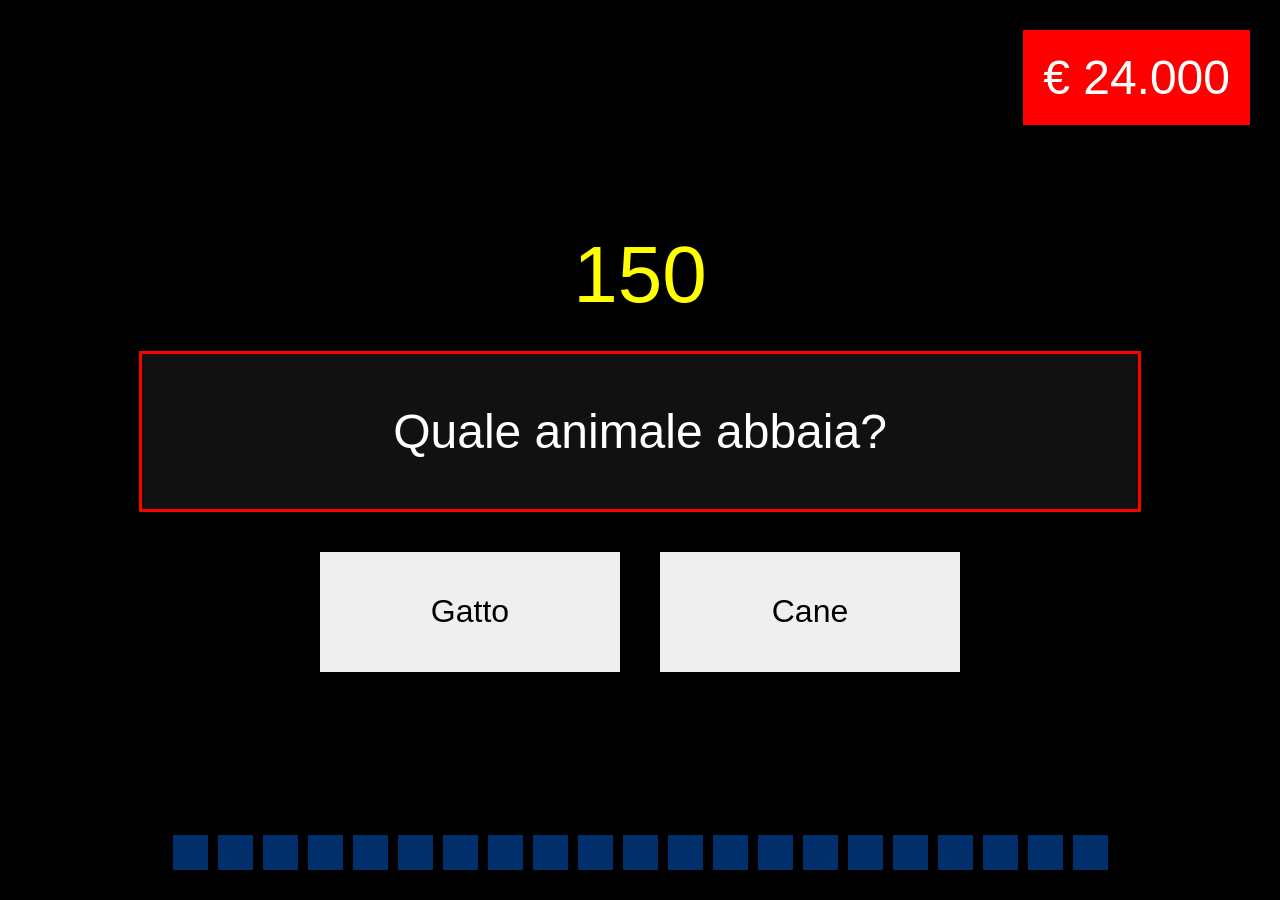
==== games/avanti un altro/index.html @ b3955deb "fix1.4" ====
<!DOCTYPE html>
<html lang="it">
<head>
    <meta charset="UTF-8">
    <title>Avanti un Altro</title>

    <link rel="stylesheet" href="style.css">
</head>
<body>

<div class="container">

    <div class="money">€ 24.000</div>

    <div class="timer" id="timer">150</div>

    <div class="question-box">
        <div id="question">DOMANDA</div>
    </div>

    <div class="answers">
        <button id="wrongBtn"></button>
        <button id="correctBtn"></button>
    </div>

    <div class="progress" id="progress"></div>

</div>

<script src="questions.js"></script>
<script src="game.js"></script>
</body>
</html>
---- games/avanti un altro/style.css ----
body {
    margin: 0;
    background: black;
    color: white;
    font-family: Arial;
}

.container {
    width: 100%;
    height: 100vh;

    display: flex;
    flex-direction: column;
    align-items: center;
    justify-content: center;
}

.money {
    position: absolute;
    top: 30px;
    right: 30px;

    background: red;

    padding: 20px;

    font-size: 3rem;
}

.timer {
    font-size: 5rem;
    margin-bottom: 30px;

    color: yellow;
}

.question-box {
    width: 70%;

    background: #111;

    padding: 50px;

    text-align: center;

    font-size: 3rem;

    border: 3px solid red;
}

.answers {
    margin-top: 40px;

    display: flex;
    gap: 40px;
}

button {
    width: 300px;
    height: 120px;

    font-size: 2rem;

    border: none;

    cursor: pointer;
}

.progress {
    position: absolute;
    bottom: 30px;

    display: flex;
    gap: 10px;
}

.progress-box {
    width: 35px;
    height: 35px;

    background: #002f6c;
}
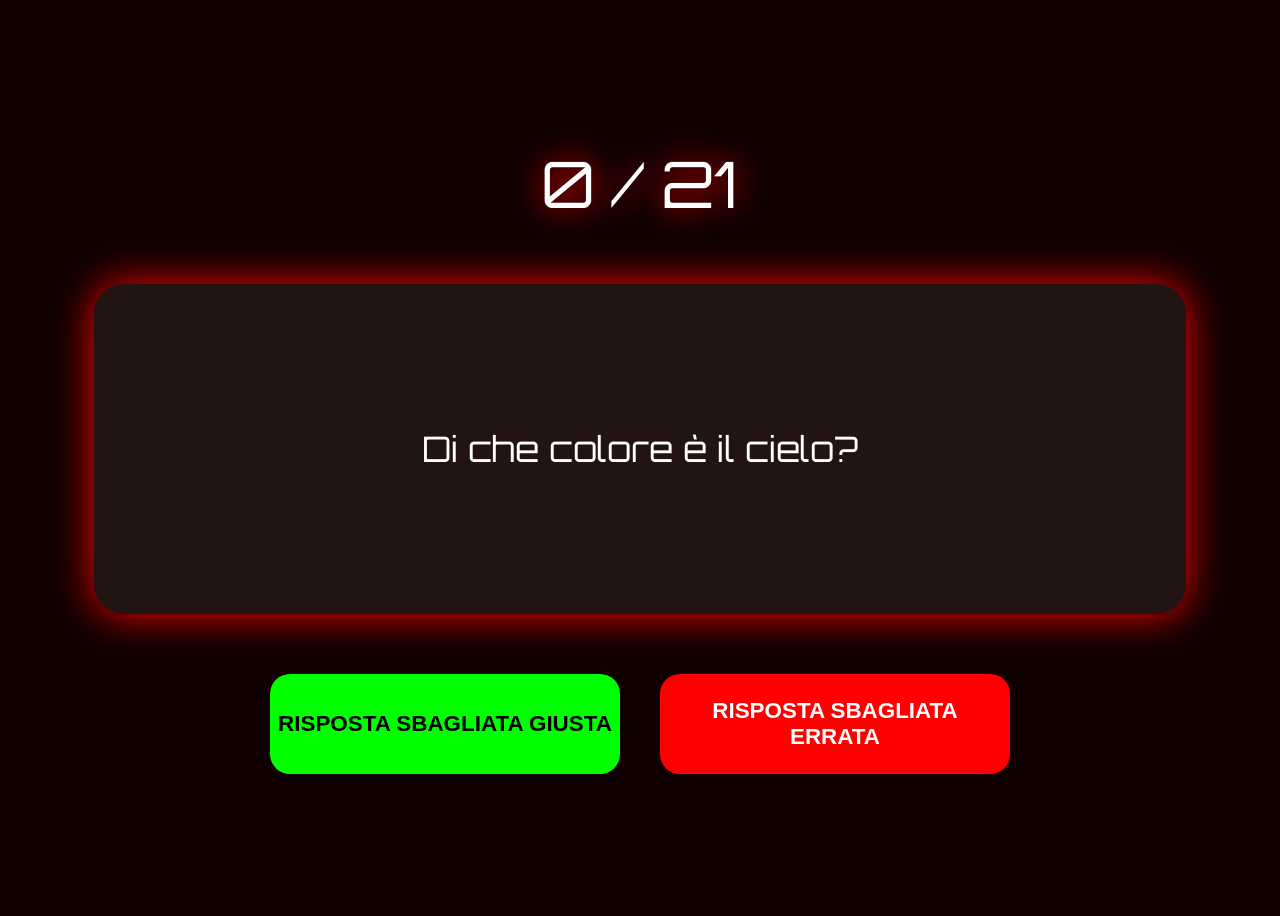
==== commit e612c607: "fix1.5" ====
--- a/games/avanti un altro/index.html
+++ b/games/avanti un altro/index.html
@@ -1,33 +1,26 @@
 <!DOCTYPE html>
 <html lang="it">
 <head>
-    <meta charset="UTF-8">
-    <title>Avanti un Altro</title>
-
-    <link rel="stylesheet" href="style.css">
+<meta charset="UTF-8">
+<meta name="viewport" content="width=device-width, initial-scale=1.0">
+<title>Avanti un Altro</title>
+<link rel="stylesheet" href="style.css">
+<link href="https://fonts.googleapis.com/css2?family=Orbitron:wght@700;900&display=swap" rel="stylesheet">
 </head>
 <body>
 
-<div class="container">
+<div class="counter" id="counter">0 / 21</div>
 
-    <div class="money">€ 24.000</div>
+<div class="question-box">
+<div class="question" id="question"></div>
+</div>
 
-    <div class="timer" id="timer">150</div>
-
-    <div class="question-box">
-        <div id="question">DOMANDA</div>
-    </div>
-
-    <div class="answers">
-        <button id="wrongBtn"></button>
-        <button id="correctBtn"></button>
-    </div>
-
-    <div class="progress" id="progress"></div>
-
+<div class="buttons">
+<button class="correct" onclick="correct()">RISPOSTA SBAGLIATA GIUSTA</button>
+<button class="wrong" onclick="wrong()">RISPOSTA SBAGLIATA ERRATA</button>
 </div>
 
 <script src="questions.js"></script>
 <script src="game.js"></script>
 </body>
-</html>+</html>
--- a/games/avanti un altro/style.css
+++ b/games/avanti un altro/style.css
@@ -1,82 +1,58 @@
-body {
-    margin: 0;
-    background: black;
-    color: white;
-    font-family: Arial;
+body{
+background:#100000;
+font-family:'Orbitron',sans-serif;
+color:white;
+display:flex;
+flex-direction:column;
+align-items:center;
+justify-content:center;
+height:100vh;
 }
 
-.container {
-    width: 100%;
-    height: 100vh;
-
-    display: flex;
-    flex-direction: column;
-    align-items: center;
-    justify-content: center;
+.counter{
+font-size:4rem;
+margin-bottom:60px;
+text-shadow:0 0 30px red;
 }
 
-.money {
-    position: absolute;
-    top: 30px;
-    right: 30px;
-
-    background: red;
-
-    padding: 20px;
-
-    font-size: 3rem;
+.question-box{
+width:80%;
+height:250px;
+border-radius:30px;
+background:rgba(255,255,255,0.08);
+display:flex;
+justify-content:center;
+align-items:center;
+box-shadow:0 0 40px red;
+padding:40px;
 }
 
-.timer {
-    font-size: 5rem;
-    margin-bottom: 30px;
-
-    color: yellow;
+.question{
+font-size:2.2rem;
+text-align:center;
 }
 
-.question-box {
-    width: 70%;
-
-    background: #111;
-
-    padding: 50px;
-
-    text-align: center;
-
-    font-size: 3rem;
-
-    border: 3px solid red;
+.buttons{
+margin-top:60px;
+display:flex;
+gap:40px;
 }
 
-.answers {
-    margin-top: 40px;
-
-    display: flex;
-    gap: 40px;
+button{
+width:350px;
+height:100px;
+font-size:1.4rem;
+border:none;
+border-radius:20px;
+font-weight:bold;
+cursor:pointer;
 }
 
-button {
-    width: 300px;
-    height: 120px;
-
-    font-size: 2rem;
-
-    border: none;
-
-    cursor: pointer;
+.correct{
+background:lime;
 }
 
-.progress {
-    position: absolute;
-    bottom: 30px;
-
-    display: flex;
-    gap: 10px;
+.wrong{
+background:red;
+color:white;
 }
-
-.progress-box {
-    width: 35px;
-    height: 35px;
-
-    background: #002f6c;
-}
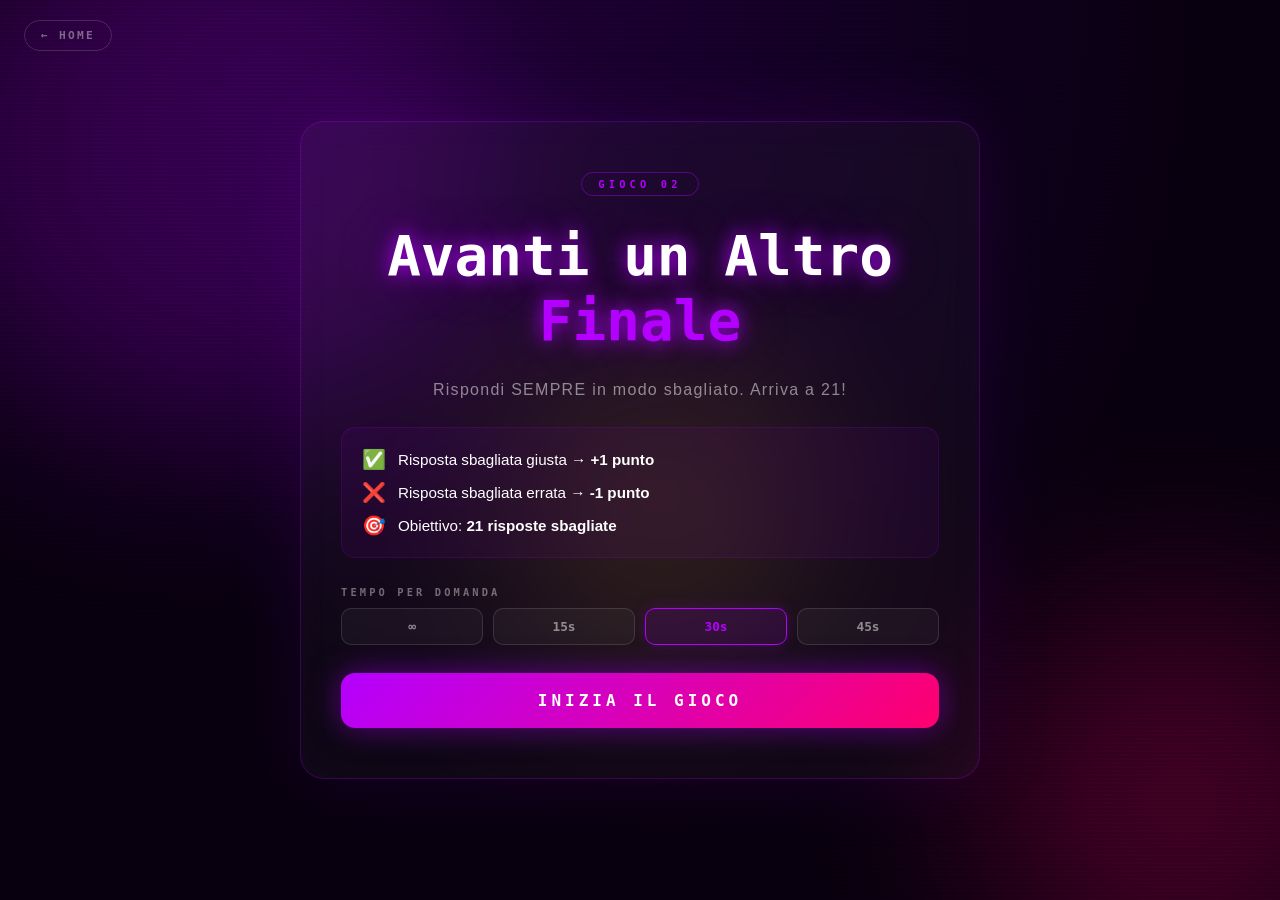
==== commit f1495d0c: "fix1.7.claude" ====
--- a/games/avanti un altro/index.html
+++ b/games/avanti un altro/index.html
@@ -1,26 +1,124 @@
 <!DOCTYPE html>
 <html lang="it">
 <head>
-<meta charset="UTF-8">
-<meta name="viewport" content="width=device-width, initial-scale=1.0">
-<title>Avanti un Altro</title>
-<link rel="stylesheet" href="style.css">
-<link href="https://fonts.googleapis.com/css2?family=Orbitron:wght@700;900&display=swap" rel="stylesheet">
+  <meta charset="UTF-8" />
+  <meta name="viewport" content="width=device-width, initial-scale=1.0" />
+  <title>Avanti un Altro Finale · TV Party Games</title>
+  <link rel="stylesheet" href="style.css" />
 </head>
 <body>
-
-<div class="counter" id="counter">0 / 21</div>
-
-<div class="question-box">
-<div class="question" id="question"></div>
-</div>
-
-<div class="buttons">
-<button class="correct" onclick="correct()">RISPOSTA SBAGLIATA GIUSTA</button>
-<button class="wrong" onclick="wrong()">RISPOSTA SBAGLIATA ERRATA</button>
-</div>
-
-<script src="questions.js"></script>
-<script src="game.js"></script>
+  <div class="bg-animated">
+    <div class="bg-orb orb-a"></div>
+    <div class="bg-orb orb-b"></div>
+    <div class="bg-orb orb-c"></div>
+    <div class="scanlines"></div>
+  </div>
+  <!-- SETUP SCREEN -->
+  <div id="screen-setup" class="screen active">
+    <a href="../../index.html" class="back-btn">← HOME</a>
+    <div class="setup-box">
+      <div class="game-badge">GIOCO 02</div>
+      <h1 class="game-title">Avanti un Altro<br><span>Finale</span></h1>
+      <p class="game-tagline">Rispondi SEMPRE in modo sbagliato. Arriva a 21!</p>
+      <div class="rules-box">
+        <div class="rule-item">
+          <span class="rule-icon">✅</span>
+          <span>Risposta sbagliata giusta → <strong>+1 punto</strong></span>
+        </div>
+        <div class="rule-item">
+          <span class="rule-icon">❌</span>
+          <span>Risposta sbagliata errata → <strong>-1 punto</strong></span>
+        </div>
+        <div class="rule-item">
+          <span class="rule-icon">🎯</span>
+          <span>Obiettivo: <strong>21 risposte sbagliate</strong></span>
+        </div>
+      </div>
+      <div class="setup-options">
+        <div class="option-group">
+          <label>Tempo per domanda</label>
+          <div class="btn-group" id="time-selector">
+            <button class="opt-btn" data-value="0">∞</button>
+            <button class="opt-btn" data-value="15">15s</button>
+            <button class="opt-btn active" data-value="30">30s</button>
+            <button class="opt-btn" data-value="45">45s</button>
+          </div>
+        </div>
+      </div>
+      <button class="start-btn" id="start-game-btn">
+        <span>INIZIA IL GIOCO</span>
+        <div class="btn-shine"></div>
+      </button>
+    </div>
+  </div>
+  <!-- GAME SCREEN -->
+  <div id="screen-game" class="screen">
+    <div class="game-hud">
+      <div class="hud-left">
+        <a href="../../index.html" class="hud-home-btn">← HOME</a>
+      </div>
+      <div class="hud-center">
+        <div class="progress-label">RISPOSTE SBAGLIATE GIUSTE</div>
+        <div class="progress-counter">
+          <span class="counter-current" id="counter-display">0</span>
+          <span class="counter-sep">/</span>
+          <span class="counter-max">21</span>
+        </div>
+        <div class="progress-bar-wrapper">
+          <div class="progress-bar-fill" id="progress-bar"></div>
+          <div class="progress-bar-segments">
+            <!-- 21 segments generated by JS -->
+          </div>
+        </div>
+      </div>
+      <div class="hud-right">
+        <div class="timer-box" id="timer-box">
+          <div class="timer-label">TEMPO</div>
+          <div class="timer-value" id="timer-display">30</div>
+        </div>
+      </div>
+    </div>
+    <div class="question-stage">
+      <div class="question-number" id="question-number">Domanda #1</div>
+      <div class="question-box">
+        <div class="question-text" id="question-text">Caricamento...</div>
+      </div>
+      <div class="wrong-answer-note">⚠️ Devi rispondere in modo SBAGLIATO!</div>
+    </div>
+    <div class="judge-panel">
+      <p class="judge-label">Il conduttore giudica la risposta:</p>
+      <div class="judge-buttons">
+        <button class="judge-btn btn-wrong-correct" id="btn-wrong-correct">
+          <span class="judge-icon">✅</span>
+          <span class="judge-title">SBAGLIATO GIUSTO</span>
+          <span class="judge-sub">Risposta sbagliata valida</span>
+        </button>
+        <button class="judge-btn btn-wrong-wrong" id="btn-wrong-wrong">
+          <span class="judge-icon">❌</span>
+          <span class="judge-title">SBAGLIATO SBAGLIATO</span>
+          <span class="judge-sub">Ha risposto correttamente!</span>
+        </button>
+      </div>
+    </div>
+    <div class="result-overlay" id="result-overlay">
+      <div class="result-content" id="result-content"></div>
+    </div>
+  </div>
+  <!-- WIN SCREEN -->
+  <div id="screen-win" class="screen">
+    <div class="win-box">
+      <div class="win-confetti" id="win-confetti"></div>
+      <div class="win-icon">🎉</div>
+      <h2 class="win-title">HAI VINTO!</h2>
+      <p class="win-subtitle">21 risposte sbagliate giuste!</p>
+      <div class="win-stats" id="win-stats"></div>
+      <div class="win-actions">
+        <button class="start-btn" id="play-again-btn">GIOCA ANCORA</button>
+        <a href="../../index.html" class="back-home-btn">← TORNA AL MENU</a>
+      </div>
+    </div>
+  </div>
+  <script src="questions.js"></script>
+  <script src="game.js"></script>
 </body>
-</html>
+</html>
--- a/games/avanti un altro/style.css
+++ b/games/avanti un altro/style.css
@@ -1,58 +1,223 @@
-body{
-background:#100000;
-font-family:'Orbitron',sans-serif;
-color:white;
-display:flex;
-flex-direction:column;
-align-items:center;
-justify-content:center;
-height:100vh;
-}
-
-.counter{
-font-size:4rem;
-margin-bottom:60px;
-text-shadow:0 0 30px red;
-}
-
-.question-box{
-width:80%;
-height:250px;
-border-radius:30px;
-background:rgba(255,255,255,0.08);
-display:flex;
-justify-content:center;
-align-items:center;
-box-shadow:0 0 40px red;
-padding:40px;
-}
-
-.question{
-font-size:2.2rem;
-text-align:center;
-}
-
-.buttons{
-margin-top:60px;
-display:flex;
-gap:40px;
-}
-
-button{
-width:350px;
-height:100px;
-font-size:1.4rem;
-border:none;
-border-radius:20px;
-font-weight:bold;
-cursor:pointer;
-}
-
-.correct{
-background:lime;
-}
-
-.wrong{
-background:red;
-color:white;
-}
+/* ============================================================
+   AVANTI UN ALTRO FINALE — STYLES
+   ============================================================ */
+
+@import url('[fonts.googleapis.com](https://fonts.googleapis.com/css2?family=Orbitron:wght@400;700;900&family=Exo+2:wght@300;400;600;700&display=swap)');
+
+*, *::before, *::after { box-sizing: border-box; margin: 0; padding: 0; }
+
+:root {
+  --c-purple: #b400ff;
+  --c-pink:   #ff006e;
+  --c-gold:   #ffd700;
+  --c-green:  #00ff88;
+  --c-red:    #ff3366;
+  --c-blue:   #00d4ff;
+  --bg:       #08000f;
+  --font-d:   'Orbitron', monospace;
+  --font-b:   'Exo 2', sans-serif;
+}
+
+html, body { width: 100%; height: 100%; background: var(--bg); color: #fff; font-family: var(--font-b); overflow: hidden; }
+
+/* --- Background --- */
+.bg-animated { position: fixed; inset: 0; z-index: 0; pointer-events: none; overflow: hidden; background: radial-gradient(ellipse at 50% 0%, #1a0030 0%, #08000f 65%); }
+.bg-orb { position: absolute; border-radius: 50%; filter: blur(100px); opacity: 0.25; animation: orbFloat 14s ease-in-out infinite alternate; }
+.orb-a { width: 600px; height: 600px; background: var(--c-purple); top: -150px; left: -100px; }
+.orb-b { width: 400px; height: 400px; background: var(--c-pink); bottom: -100px; right: -100px; animation-duration: 11s; animation-delay: -5s; }
+.orb-c { width: 300px; height: 300px; background: var(--c-gold); top: 40%; left: 40%; animation-duration: 18s; animation-delay: -9s; opacity: 0.15; }
+.scanlines { position: absolute; inset: 0; background: repeating-linear-gradient(0deg, transparent, transparent 2px, rgba(0,0,0,0.1) 2px, rgba(0,0,0,0.1) 4px); }
+@keyframes orbFloat { from { transform: translate(0,0) scale(1); } to { transform: translate(40px,25px) scale(1.1); } }
+
+/* --- Screens --- */
+.screen { position: fixed; inset: 0; z-index: 1; display: none; flex-direction: column; align-items: center; justify-content: center; padding: 20px; }
+.screen.active { display: flex; }
+
+/* --- Back / Home --- */
+.back-btn {
+  position: fixed; top: 20px; left: 24px;
+  font-family: var(--font-d); font-size: 0.7rem; font-weight: 700; letter-spacing: 0.2em;
+  color: rgba(255,255,255,0.4); text-decoration: none;
+  border: 1px solid rgba(255,255,255,0.15); padding: 8px 16px; border-radius: 30px;
+  transition: all 0.3s; z-index: 100;
+}
+.back-btn:hover { color: var(--c-purple); border-color: var(--c-purple); background: rgba(180,0,255,0.08); }
+
+/* --- Setup Box --- */
+.setup-box {
+  display: flex; flex-direction: column; align-items: center; gap: 28px;
+  max-width: 680px; width: 100%; padding: 50px 40px;
+  background: rgba(255,255,255,0.03);
+  border: 1px solid rgba(180,0,255,0.25); border-radius: 24px;
+  backdrop-filter: blur(20px);
+  box-shadow: 0 0 80px rgba(180,0,255,0.1), inset 0 0 40px rgba(180,0,255,0.03);
+}
+.game-badge { font-family: var(--font-d); font-size: 0.65rem; font-weight: 700; letter-spacing: 0.4em; color: var(--c-purple); border: 1px solid rgba(180,0,255,0.4); padding: 5px 16px; border-radius: 20px; }
+.game-title { font-family: var(--font-d); font-size: clamp(2rem, 5vw, 3.5rem); font-weight: 900; text-align: center; line-height: 1.15; color: #fff; text-shadow: 0 0 20px var(--c-purple), 0 0 60px rgba(180,0,255,0.3); }
+.game-title span { color: var(--c-purple); }
+.game-tagline { font-family: var(--font-b); font-size: 1rem; color: rgba(255,255,255,0.5); text-align: center; letter-spacing: 0.08em; }
+
+/* Rules */
+.rules-box { display: flex; flex-direction: column; gap: 10px; width: 100%; padding: 20px; background: rgba(180,0,255,0.06); border: 1px solid rgba(180,0,255,0.15); border-radius: 14px; }
+.rule-item { display: flex; gap: 12px; align-items: center; font-size: 0.95rem; }
+.rule-icon { font-size: 1.2rem; }
+
+/* Setup Options */
+.setup-options { width: 100%; }
+.option-group { display: flex; flex-direction: column; gap: 10px; }
+.option-group label { font-family: var(--font-d); font-size: 0.65rem; font-weight: 700; letter-spacing: 0.3em; color: rgba(255,255,255,0.4); text-transform: uppercase; }
+.btn-group { display: flex; gap: 10px; }
+.opt-btn { flex: 1; font-family: var(--font-d); font-size: 0.8rem; font-weight: 700; padding: 10px 16px; border-radius: 10px; background: rgba(255,255,255,0.04); border: 1px solid rgba(255,255,255,0.12); color: rgba(255,255,255,0.5); cursor: pointer; transition: all 0.25s; }
+.opt-btn:hover { border-color: var(--c-purple); color: var(--c-purple); }
+.opt-btn.active { background: rgba(180,0,255,0.12); border-color: var(--c-purple); color: var(--c-purple); box-shadow: 0 0 15px rgba(180,0,255,0.2); }
+
+/* Start Button */
+.start-btn { position: relative; overflow: hidden; font-family: var(--font-d); font-size: 1rem; font-weight: 900; letter-spacing: 0.25em; padding: 18px 50px; background: linear-gradient(135deg, var(--c-purple), var(--c-pink)); border: none; border-radius: 14px; color: #fff; cursor: pointer; box-shadow: 0 0 30px rgba(180,0,255,0.5), 0 4px 20px rgba(0,0,0,0.4); transition: transform 0.2s, box-shadow 0.2s; width: 100%; }
+.start-btn:hover { transform: translateY(-3px); box-shadow: 0 0 60px rgba(180,0,255,0.7), 0 8px 30px rgba(0,0,0,0.5); }
+.btn-shine { position: absolute; top: -50%; left: -60%; width: 40%; height: 200%; background: rgba(255,255,255,0.15); transform: skewX(-20deg); animation: btnShine 3s ease-in-out infinite; }
+@keyframes btnShine { 0% { left: -60%; } 100% { left: 160%; } }
+
+/* --- HUD --- */
+.game-hud {
+  position: fixed; top: 0; left: 0; right: 0; z-index: 10;
+  display: grid; grid-template-columns: 1fr auto 1fr;
+  align-items: center; gap: 20px;
+  padding: 16px 24px;
+  background: rgba(8,0,15,0.85); backdrop-filter: blur(16px);
+  border-bottom: 1px solid rgba(180,0,255,0.2);
+}
+.hud-left { display: flex; align-items: center; }
+.hud-home-btn { font-family: var(--font-d); font-size: 0.65rem; font-weight: 700; letter-spacing: 0.2em; color: rgba(255,255,255,0.3); text-decoration: none; border: 1px solid rgba(255,255,255,0.1); padding: 8px 14px; border-radius: 20px; transition: all 0.3s; }
+.hud-home-btn:hover { color: var(--c-purple); border-color: var(--c-purple); }
+.hud-center { display: flex; flex-direction: column; align-items: center; gap: 8px; }
+.hud-right { display: flex; justify-content: flex-end; }
+
+.progress-label { font-family: var(--font-d); font-size: 0.55rem; font-weight: 700; letter-spacing: 0.3em; color: rgba(255,255,255,0.3); }
+.progress-counter { display: flex; align-items: baseline; gap: 4px; }
+.counter-current { font-family: var(--font-d); font-size: 2.5rem; font-weight: 900; color: var(--c-purple); text-shadow: 0 0 20px var(--c-purple); transition: all 0.3s; }
+.counter-sep, .counter-max { font-family: var(--font-d); font-size: 1.2rem; color: rgba(255,255,255,0.3); }
+
+.progress-bar-wrapper { position: relative; width: 300px; height: 12px; background: rgba(255,255,255,0.06); border-radius: 6px; overflow: hidden; border: 1px solid rgba(180,0,255,0.2); }
+.progress-bar-fill { height: 100%; width: 0%; background: linear-gradient(90deg, var(--c-purple), var(--c-pink)); border-radius: 6px; transition: width 0.5s cubic-bezier(0.34,1.56,0.64,1); box-shadow: 0 0 10px var(--c-purple); }
+
+/* Timer */
+.timer-box { text-align: center; background: rgba(180,0,255,0.08); border: 1px solid rgba(180,0,255,0.25); border-radius: 12px; padding: 10px 20px; min-width: 80px; }
+.timer-label { font-family: var(--font-d); font-size: 0.55rem; letter-spacing: 0.3em; color: rgba(255,255,255,0.35); }
+.timer-value { font-family: var(--font-d); font-size: 2rem; font-weight: 900; color: var(--c-purple); text-shadow: 0 0 15px var(--c-purple); }
+.timer-box.warning .timer-value { color: var(--c-red); text-shadow: 0 0 15px var(--c-red); animation: timerPulse 0.5s ease-in-out infinite; }
+@keyframes timerPulse { 0%,100% { transform: scale(1); } 50% { transform: scale(1.1); } }
+
+/* --- Question Stage --- */
+.question-stage {
+  position: relative; z-index: 2;
+  display: flex; flex-direction: column;
+  align-items: center; justify-content: center;
+  gap: 20px;
+  flex: 1; width: 100%; padding: 0 24px;
+  margin-top: 120px; margin-bottom: 160px;
+}
+
+.question-number { font-family: var(--font-d); font-size: 0.7rem; font-weight: 700; letter-spacing: 0.3em; color: rgba(255,255,255,0.3); }
+
+.question-box {
+  width: 100%; max-width: 860px;
+  padding: 50px 50px;
+  background: rgba(180,0,255,0.06);
+  border: 2px solid rgba(180,0,255,0.3);
+  border-radius: 20px;
+  backdrop-filter: blur(12px);
+  box-shadow: 0 0 60px rgba(180,0,255,0.1), inset 0 0 30px rgba(180,0,255,0.04);
+  transition: all 0.3s;
+}
+
+.question-text {
+  font-family: var(--font-d); font-size: clamp(1.4rem, 3.5vw, 2.6rem);
+  font-weight: 700; text-align: center; line-height: 1.3; color: #fff;
+  transition: opacity 0.2s, transform 0.2s;
+}
+.question-text.animate-out { opacity: 0; transform: scale(0.95); }
+
+.wrong-answer-note { font-family: var(--font-b); font-size: 0.85rem; color: rgba(255,215,0,0.7); letter-spacing: 0.1em; animation: notePulse 3s ease-in-out infinite; }
+@keyframes notePulse { 0%,100% { opacity: 0.7; } 50% { opacity: 1; } }
+
+/* --- Judge Panel --- */
+.judge-panel {
+  position: fixed; bottom: 0; left: 0; right: 0; z-index: 10;
+  display: flex; flex-direction: column; align-items: center; gap: 12px;
+  padding: 16px 24px 24px;
+  background: rgba(8,0,15,0.85); backdrop-filter: blur(16px);
+  border-top: 1px solid rgba(180,0,255,0.2);
+}
+.judge-label { font-family: var(--font-d); font-size: 0.6rem; letter-spacing: 0.3em; color: rgba(255,255,255,0.3); }
+.judge-buttons { display: flex; gap: 16px; width: 100%; max-width: 700px; }
+
+.judge-btn {
+  flex: 1; display: flex; flex-direction: column; align-items: center; gap: 4px;
+  padding: 18px 24px; border-radius: 16px; border: 2px solid;
+  cursor: pointer; transition: all 0.25s;
+  font-family: var(--font-b);
+}
+.judge-btn:hover { transform: translateY(-4px); }
+.judge-btn:active { transform: translateY(0) scale(0.97); }
+.judge-icon { font-size: 1.8rem; }
+.judge-title { font-family: var(--font-d); font-size: 0.75rem; font-weight: 900; letter-spacing: 0.15em; }
+.judge-sub { font-size: 0.7rem; opacity: 0.6; }
+
+.btn-wrong-correct {
+  background: rgba(0,255,136,0.08);
+  border-color: rgba(0,255,136,0.4);
+  color: var(--c-green);
+  box-shadow: 0 0 20px rgba(0,255,136,0.1);
+}
+.btn-wrong-correct:hover { background: rgba(0,255,136,0.15); box-shadow: 0 0 40px rgba(0,255,136,0.3); }
+
+.btn-wrong-wrong {
+  background: rgba(255,51,102,0.08);
+  border-color: rgba(255,51,102,0.4);
+  color: var(--c-red);
+  box-shadow: 0 0 20px rgba(255,51,102,0.1);
+}
+.btn-wrong-wrong:hover { background: rgba(255,51,102,0.15); box-shadow: 0 0 40px rgba(255,51,102,0.3); }
+
+/* --- Result Overlay --- */
+.result-overlay {
+  position: fixed; inset: 0; z-index: 50;
+  display: flex; align-items: center; justify-content: center;
+  background: rgba(0,0,0,0.6); backdrop-filter: blur(8px);
+  opacity: 0; pointer-events: none;
+  transition: opacity 0.3s;
+}
+.result-overlay.active { opacity: 1; pointer-events: all; }
+
+.result-content {
+  font-family: var(--font-d); font-size: clamp(3rem, 10vw, 8rem);
+  font-weight: 900; text-align: center;
+  animation: resultPop 0.5s cubic-bezier(0.34,1.56,0.64,1);
+}
+.result-content.correct { color: var(--c-green); text-shadow: 0 0 60px var(--c-green), 0 0 120px rgba(0,255,136,0.4); }
+.result-content.wrong   { color: var(--c-red);   text-shadow: 0 0 60px var(--c-red),   0 0 120px rgba(255,51,102,0.4); }
+@keyframes resultPop { from { transform: scale(0.3) rotate(-10deg); opacity: 0; } to { transform: scale(1) rotate(0); opacity: 1; } }
+
+/* --- Win Screen --- */
+.win-box { position: relative; display: flex; flex-direction: column; align-items: center; gap: 22px; max-width: 600px; width: 100%; padding: 60px 40px; background: rgba(255,255,255,0.03); border: 1px solid rgba(255,215,0,0.4); border-radius: 24px; backdrop-filter: blur(20px); box-shadow: 0 0 100px rgba(255,215,0,0.2); text-align: center; overflow: hidden; }
+.win-icon { font-size: 5rem; animation: winBounce 0.8s ease-in-out infinite alternate; }
+@keyframes winBounce { from { transform: translateY(0) rotate(-5deg); } to { transform: translateY(-15px) rotate(5deg); } }
+.win-title { font-family: var(--font-d); font-size: clamp(2.5rem, 7vw, 5rem); font-weight: 900; color: var(--c-gold); text-shadow: 0 0 40px var(--c-gold); }
+.win-subtitle { font-family: var(--font-b); font-size: 1.1rem; color: rgba(255,255,255,0.6); }
+.win-stats { font-family: var(--font-b); font-size: 0.9rem; color: rgba(255,255,255,0.4); line-height: 2; }
+.win-actions { display: flex; flex-direction: column; gap: 14px; width: 100%; margin-top: 10px; }
+.back-home-btn { font-family: var(--font-d); font-size: 0.7rem; font-weight: 700; letter-spacing: 0.2em; color: rgba(255,255,255,0.3); text-decoration: none; text-align: center; padding: 12px; border-radius: 10px; border: 1px solid rgba(255,255,255,0.1); transition: all 0.3s; }
+.back-home-btn:hover { color: var(--c-purple); border-color: var(--c-purple); }
+
+/* Confetti */
+.win-confetti { position: absolute; inset: 0; pointer-events: none; overflow: hidden; }
+.confetti-piece { position: absolute; width: 10px; height: 10px; border-radius: 2px; animation: confettiFall linear forwards; }
+@keyframes confettiFall { 0% { transform: translateY(-20px) rotate(0deg); opacity: 1; } 100% { transform: translateY(600px) rotate(720deg); opacity: 0; } }
+
+@media (max-width: 600px) {
+  .game-hud { grid-template-columns: auto 1fr auto; gap: 10px; padding: 12px 14px; }
+  .progress-bar-wrapper { width: 180px; }
+  .question-box { padding: 30px 24px; }
+  .judge-buttons { gap: 10px; }
+  .judge-btn { padding: 14px 12px; }
+}
